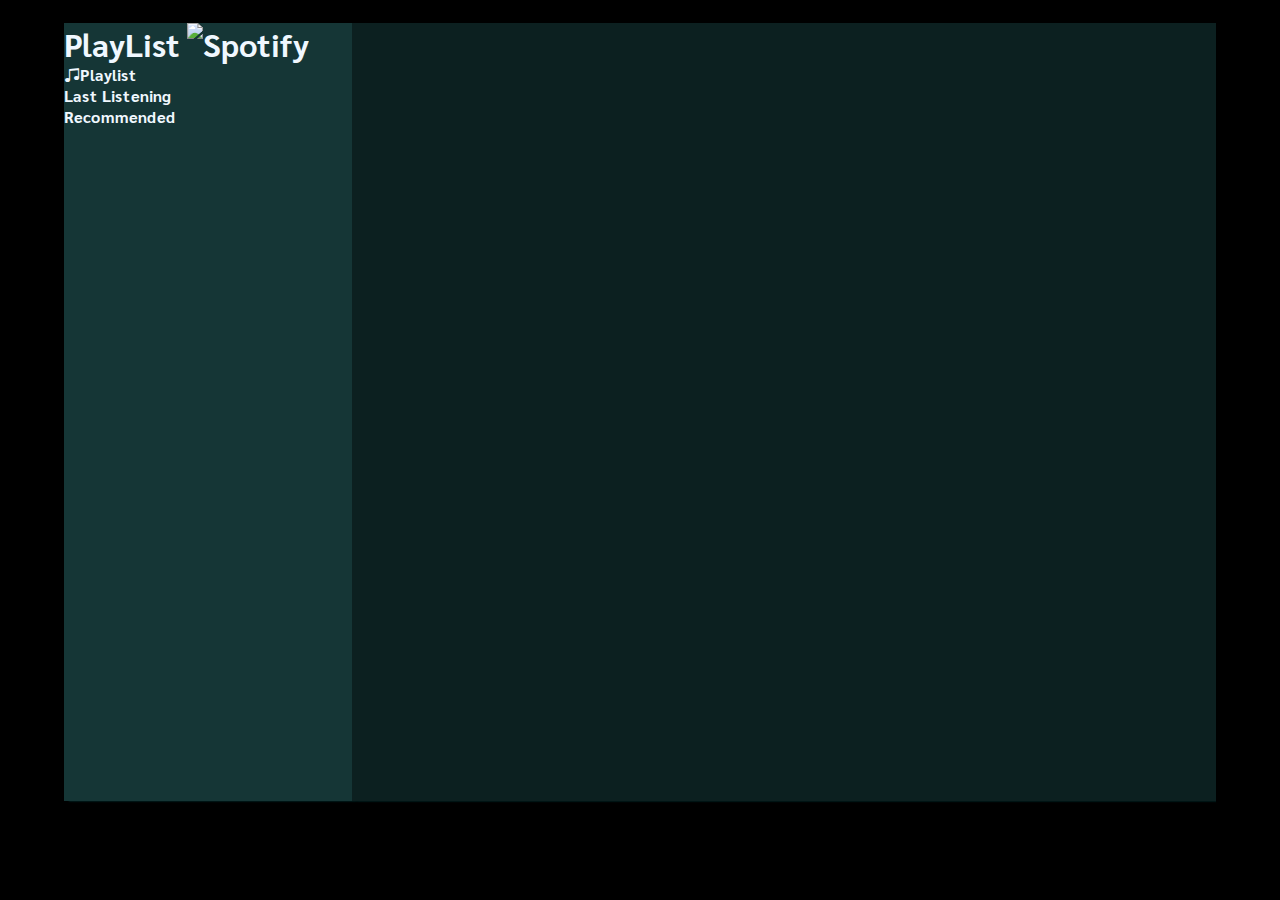
==== home.html @ 39904e53 "added the menu list" ====
<!DOCTYPE html>
<html lang="en">
<head>
    <meta charset="UTF-8">
    <meta http-equiv="X-UA-Compatible" content="IE=edge">
    <meta name="viewport" content="width=device-width, initial-scale=1.0">
    <title>Document</title>
    <link rel="stylesheet" href="style.css">
    <link rel="stylesheet" href="https://cdn.jsdelivr.net/npm/bootstrap-icons@1.9.1/font/bootstrap-icons.css">
</head>
<body>
    <header>
        <div class="menu_side">
            <h1> PlayList 
                <img src="logo.jpg" alt="Spotify">
            </h1>
            <div class="playlist">
                <h4 class="active"><span></span><i class="bi bi-music-note-beamed"></i>Playlist</h4>
                <h4><span></span>Last Listening</h4>
                <h4><span></span>Recommended</h4>
            </div>
       </div>
       <div class="song_side"></div>
    </header>
    <script src="script.js"></script>
</body>
</html>
---- style.css ----
@import url('https://fonts.googleapis.com/css2?family=Sarabun:ital,wght@1,300&family=Source+Code+Pro:ital,wght@1,200&display=swap');

*{
    margin: 0;
    padding: 0;
    box-sizing: border-box;
}

body{
    width: 100%;
    height: 100vh;
    background-color: black;
    font-family: 'Sarabun', sans-serif;
    display: flex;
    align-items: center;
    justify-content: center;
}

.main{
    background-color: black;
    height: 600px;
    width: 100%;
}

.main img{
    height: 440px;
    width: 70%;
    margin-left: 10%;

}

.main nav ul li{
    padding-left: 14%;
}

 a{
   background-color: #1c87c9;
   -webkit-border-radius: 60px;
   border-radius: 34px;
   border: none;
   color: black;
   cursor: pointer;
   display: inline-block;
   font-family: sans-serif;
   font-size: 20px;
   text-align: center;
   text-decoration: none;
   margin-left: 40%;
    height: 50px;
   margin-top: -30%;
    width: 200px;
    font-size: larger;
   font-weight: bolder;
   font-style: italic;
   padding: 5px;
} 

@keyframes glowing {
    0% {
      background-color: rgb(104, 184, 104);
      box-shadow: 0 0 5px rgb(104, 184, 104);
    }
    50% {
      background-color: rgb(104, 184, 104);
      box-shadow: 0 0 20px rgb(104, 184, 104);
    }
    100% {
      background-color: rgb(104, 184, 104);
      box-shadow: 0 0 5px rgb(104, 184, 104)
    }
  }
  a{
    animation: glowing 1300ms infinite;
  }

  .main h1{
    color: darkseagreen;
    font-style: italic;
    padding-left: 35%;
    padding-top: 1%;
    
  }
  .main h2{
    color: darkseagreen;
    font-style: italic;
    padding-left: 35%;
    padding-top: 1%;
  }

  header{
    width: 90%;
    height: 95%;
    /* border: 1px solid aliceblue; */
    display: flex;
    flex-wrap: wrap;
    overflow: hidden;
}

header .menu_side, .song_side{
    width: 25%;
    height: 91%;
    position: relative;
    background-color: rgb(21, 54, 54);
    box-shadow: 5px 0px 2px rgb(1, 63, 63);
    color: aliceblue;
}

header .song_side{
    width: 75%;
    background-color: rgb(12, 32, 32);
}
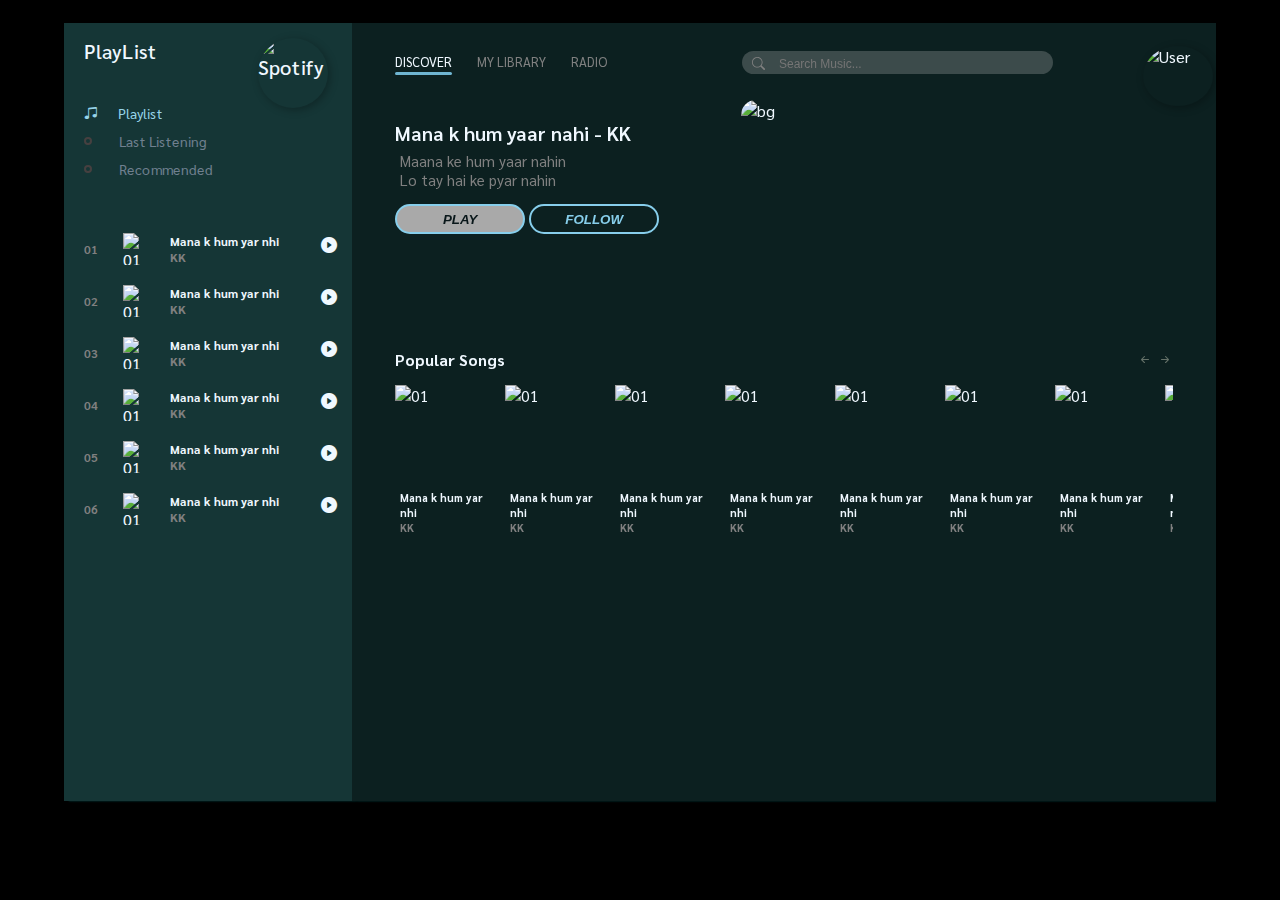
==== commit 8120470e: "added the popular songs playlist and also the view for user to create there own iscovery of playlist" ====
--- a/home.html
+++ b/home.html
@@ -19,8 +19,205 @@
                 <h4><span></span>Last Listening</h4>
                 <h4><span></span>Recommended</h4>
             </div>
+            <div class="menu_song">
+                <li class="songItem">
+                    <span>01</span>
+                    <img src="covers/1.jpg" alt="01">
+                    <h5>
+                        Mana k hum yar nhi
+                        <div class="subtitle">KK</div>
+                    </h5>
+                    <i class="bi playListPlay bi-play-circle-fill" id="1"></i>
+                </li>
+
+                <li class="songItem">
+                    <span>02</span>
+                    <img src="covers/1.jpg" alt="01">
+                    <h5>
+                        Mana k hum yar nhi
+                        <div class="subtitle">KK</div>
+                    </h5>
+                    <i class="bi playListPlay bi-play-circle-fill" id="2"></i>
+                </li>
+
+                <li class="songItem">
+                    <span>03</span>
+                    <img src="covers/1.jpg" alt="01">
+                    <h5>
+                        Mana k hum yar nhi
+                        <div class="subtitle">KK</div>
+                    </h5>
+                    <i class="bi playListPlay bi-play-circle-fill" id="3"></i>
+                </li>
+
+                <li class="songItem">
+                    <span>04</span>
+                    <img src="covers/1.jpg" alt="01">
+                    <h5>
+                        Mana k hum yar nhi
+                        <div class="subtitle">KK</div>
+                    </h5>
+                    <i class="bi playListPlay bi-play-circle-fill" id="4"></i>
+                </li>
+
+                <li class="songItem">
+                    <span>05</span>
+                    <img src="covers/1.jpg" alt="01">
+                    <h5>
+                        Mana k hum yar nhi
+                        <div class="subtitle">KK</div>
+                    </h5>
+                    <i class="bi playListPlay bi-play-circle-fill" id="5"></i>
+                </li>
+
+                <li class="songItem">
+                    <span>06</span>
+                    <img src="covers/1.jpg" alt="01">
+                    <h5>
+                        Mana k hum yar nhi
+                        <div class="subtitle">KK</div>
+                    </h5>
+                    <i class="bi playListPlay bi-play-circle-fill" id="6"></i>
+                </li>
+            </div>
        </div>
-       <div class="song_side"></div>
+        <div class="song_side">
+            <nav>
+                <ul>
+                    <li>DISCOVER <span></span></li>
+                    <li>MY LIBRARY</li>
+                    <li>RADIO</li>
+                </ul>
+                <div class="search">
+                    <i class="bi bi-search"></i>
+                    <input type="text" placeholder="Search Music...">
+                </div>
+                <div class="user">
+                    <img src="logo.jpg" alt="User" title="Spotify">
+                </div>
+            </nav>
+            <img src="bg.jpg" alt="bg" style="float: right; margin-right: 15%; border-radius: 15px; height: 160px; width: 40%;">
+            <div class="content">
+                <h1>Mana k hum yaar nahi - KK</h1>
+                <p>
+                Maana ke hum yaar nahin <br>
+                Lo tay hai ke pyar nahin
+            </p>
+            <div class="buttons">
+                <button>PLAY</button>
+                <button>FOLLOW</button>
+            </div>
+            </div>
+           <div class="popular_song">
+                <div class="h4">
+                    <h4>Popular Songs</h4>
+                    <div class="btn_s">
+                        <i id="left_scroll" class="bi bi-arrow-left-short"></i>
+                        <i id="right_scroll" class="bi bi-arrow-right-short"></i>
+                    </div>
+                </div>
+                <div class="pop_song">
+                    <li class="songItem">
+                        <div class="img_play">
+                            <img src="covers/1.jpg" alt="01">
+                            <i class="bi playListPlay bi-play-circle-fill" id="7"></i>
+                        </div>
+                        <h5> Mana k hum yar nhi 
+                            <br>
+                            <div class="subtitle">KK</div>
+                        </h5>
+                    </li>
+
+                    <li class="songItem">
+                        <div class="img_play">
+                            <img src="covers/1.jpg" alt="01">
+                            <i class="bi playListPlay bi-play-circle-fill" id="8"></i>
+                        </div>
+                        <h5> Mana k hum yar nhi 
+                            <br>
+                            <div class="subtitle">KK</div>
+                        </h5>
+                    </li>
+
+                    <li class="songItem">
+                        <div class="img_play">
+                            <img src="covers/1.jpg" alt="01">
+                            <i class="bi playListPlay bi-play-circle-fill" id="9"></i>
+                        </div>
+                        <h5> Mana k hum yar nhi 
+                            <br>
+                            <div class="subtitle">KK</div>
+                        </h5>
+                    </li>
+
+                    <li class="songItem">
+                        <div class="img_play">
+                            <img src="covers/1.jpg" alt="01">
+                            <i class="bi playListPlay bi-play-circle-fill" id="10"></i>
+                        </div>
+                        <h5> Mana k hum yar nhi 
+                            <br>
+                            <div class="subtitle">KK</div>
+                        </h5>
+                    </li>
+
+                    <li class="songItem">
+                        <div class="img_play">
+                            <img src="covers/1.jpg" alt="01">
+                            <i class="bi playListPlay bi-play-circle-fill" id="11"></i>
+                        </div>
+                        <h5> Mana k hum yar nhi 
+                            <br>
+                            <div class="subtitle">KK</div>
+                        </h5>
+                    </li>
+
+                    <li class="songItem">
+                        <div class="img_play">
+                            <img src="covers/1.jpg" alt="01">
+                            <i class="bi playListPlay bi-play-circle-fill" id="12"></i>
+                        </div>
+                        <h5> Mana k hum yar nhi 
+                            <br>
+                            <div class="subtitle">KK</div>
+                        </h5>
+                    </li>
+
+                    <li class="songItem">
+                        <div class="img_play">
+                            <img src="covers/1.jpg" alt="01">
+                            <i class="bi playListPlay bi-play-circle-fill" id="13"></i>
+                        </div>
+                        <h5> Mana k hum yar nhi 
+                            <br>
+                            <div class="subtitle">KK</div>
+                        </h5>
+                    </li>
+
+                    <li class="songItem">
+                        <div class="img_play">
+                            <img src="covers/1.jpg" alt="01">
+                            <i class="bi playListPlay bi-play-circle-fill" id="14"></i>
+                        </div>
+                        <h5> Mana k hum yar nhi 
+                            <br>
+                            <div class="subtitle">KK</div>
+                        </h5>
+                    </li>
+
+                    <li class="songItem">
+                        <div class="img_play">
+                            <img src="covers/1.jpg" alt="01">
+                            <i class="bi playListPlay bi-play-circle-fill" id="15"></i>
+                        </div>
+                        <h5> Mana k hum yar nhi 
+                            <br>
+                            <div class="subtitle">KK</div>
+                        </h5>
+                    </li>
+                </div>
+           </div> 
+       </div>
     </header>
     <script src="script.js"></script>
 </body>
--- a/style.css
+++ b/style.css
@@ -109,3 +109,368 @@
     width: 75%;
     background-color: rgb(12, 32, 32);
 }
+
+header .menu_side h1{
+  font-size: 20px;
+  margin: 15px 0px 0px 20px;
+  font-weight: 500;
+}
+
+header .menu_side h1 img{
+  position: absolute;
+  width: 70px;
+  height: 70px;
+  border-radius: 50%;
+  box-shadow: 2px 2px 8px rgba(0, 0, 0, 0.288);
+  margin-left: 35%;
+  margin-bottom: 3%;
+}
+
+header .menu_side .playlist{
+  margin: 40px 0px 0px 20px;
+}
+
+header .menu_side .playlist h4{
+  font-size: 14px;
+  font-weight: 400;
+  padding-bottom: 10px;
+  color:slategray;
+  transition: .3s linear;
+  cursor: pointer;
+  display: flex;
+  align-items: center;
+}
+
+header .menu_side .playlist h4:hover{
+  color: aliceblue;
+}
+
+header .menu_side .playlist h4 span{
+  position: relative;
+  margin-right: 35px;
+}
+
+header .menu_side .playlist h4 span::before{
+ content: '';
+ position: absolute;
+ width: 4px;
+ height: 4px;
+ border: 2px solid rgba(126, 76, 76, 0.479);
+ border-radius: 50%;
+ top: -4px;
+ transition: .3s linear;
+
+}
+
+header .menu_side .playlist h4:hover span::before{
+  border: 2px solid aliceblue;
+}
+
+header .menu_side .playlist h4 .bi{
+  display: none;
+}
+
+header .menu_side .playlist .active{
+  color: rgb(151, 212, 233);
+}
+
+header .menu_side .playlist .active span{
+  display: none;
+}
+
+header .menu_side .playlist .active .bi{
+  display: flex;
+  margin-right: 20px;
+}
+
+
+header .menu_side .menu_song{
+  width: 100%;
+  min-height: 300px;
+  /* border: 1px solid aliceblue; */
+  margin-top: 40px;
+}
+
+header .menu_side .menu_song li{
+  list-style-type: none;
+  padding: 5px 0px 5px 20px;
+  display: flex;
+  align-items: center;
+  position: relative;
+  cursor: pointer;
+  margin-bottom: 10px;
+  transition: .3s linear;
+}
+
+header .menu_side .menu_song li:hover{
+  background: rgba(167, 167, 214, 0.1);
+}
+
+header .menu_side .menu_song li span{
+  font-size: 12px;
+  font-weight: 600;
+  color: grey ;
+}
+
+header .menu_side .menu_song li img{
+  width: 32px;
+  height: 32px;
+  margin-left: 25px;
+}
+
+header .menu_side .menu_song li h5{
+  font-size: 12px;
+  margin-left: 15px;
+}
+
+header .menu_side .menu_song li h5 .subtitle{
+  font-size: 12px;
+  color: grey;
+}
+
+header .menu_side .menu_song li .bi{
+  position: absolute;
+  right: 15px;
+  top: 6px;
+  font-size: 16px;
+}
+
+header .song_side{
+  z-index: 2;
+}
+
+header .song_side nav{
+  width: 90%;
+  height: 10%;
+  margin: auto;
+  /* border: 1px solid aliceblue; */
+  display: flex;
+  align-items: center;
+  justify-content: space-between;
+}
+
+header .song_side nav ul{
+  display: flex;
+}
+
+header .song_side nav ul li{
+  position: relative;
+  list-style-type: none;
+  font-size: 13px;
+  color: grey;
+  margin-right: 25px;
+  cursor: pointer;
+  transition: .3s linear;
+}
+
+header .song_side nav ul li:hover{
+  color: aliceblue;
+}
+
+header .song_side nav ul li:nth-child(1){
+  color: aliceblue;
+}
+
+header .song_side nav ul li span{
+  position: absolute;
+  width: 100%;
+  height: 2.5px;
+  background: rgb(111, 181, 209);
+  bottom: -5px;
+  left: 0;
+  border-radius: 20px;
+}
+
+header .song_side nav .search{
+  position: relative;
+  width: 40%;
+  padding: 1px 10px;
+  border-radius: 20px;
+  color: gray;
+}
+
+header .song_side nav .search::before{
+  content: '';
+  position: absolute;
+  width: 100%;
+  height: 100%;
+  border-radius: 20px;
+  background: rgba(184, 184, 184, 0.281);
+  backdrop-filter: blur(5px);
+  z-index: -1;
+}
+
+header .song_side nav .search .bi{
+  font-size: 13px;
+  padding: 3px 0px 0px 10px;
+}
+
+header .song_side nav .search input{
+  background: none;
+  outline: none;
+  border: none;
+  padding: 0px 10px;
+  color: aliceblue;
+  font-size: 12px;
+}
+
+header .song_side nav .user{
+  position: relative;
+  width: 30px;
+  height: 30px;
+  border-radius: 50%;
+  cursor: pointer;
+}
+header .song_side nav .user img{
+  position: absolute;
+  width: 70px;
+  height: 60px;
+  border-radius: 50%;
+  box-shadow: 2px 2px 8px rgba(0, 0, 0, 0.288);
+  margin-right: 40%;
+}
+
+header .song_side .content{
+  width: 90%;
+  height: 30%;
+  margin: auto;
+  /* border: 1px solid aliceblue; */
+  padding-top: 20px;
+}
+
+header .song_side .content h1{
+  font-size: 20px;
+  font-weight: 600;
+}
+
+header .song_side .content p{
+  font-size: 15px;
+  font-weight: 400;
+  color: grey;
+  margin: 5px;
+}
+
+header .song_side .content .buttons{
+  margin-top: 15px;
+}
+
+header .song_side .content .buttons button{
+  width: 130px;
+  height: 30px;
+  border: 2px solid skyblue;
+  outline: none;
+  border-radius:  20px;
+  background: darkgray;
+  color: #09171a;
+  cursor: pointer;
+  transition: .3s linear;
+  font-style: italic;
+  font-weight: 550;
+}
+
+header .song_side .content .buttons button:hover{
+  border: 2px solid skyblue;
+  background: none;
+  color: skyblue;
+}
+
+header .song_side .content .buttons button:nth-child(2){
+  border: 2px solid skyblue;
+  background: none;
+  color: skyblue;
+}
+
+header .song_side .content .buttons button:nth-child(2):hover{
+  border: 2px solid skyblue;
+  background: skyblue;
+  color: #09171a;
+}
+
+header .song_side .popular_song{
+  width: 90%;
+  height: auto;
+  /* border: 1px solid aliceblue; */
+  margin: auto;
+  margin-top: 15px;
+}
+
+header .song_side .popular_song .h4{
+  display: flex;
+  align-items: center;
+  justify-content: space-between;
+}
+
+header .song_side .popular_song .h4 .bi{
+  color: rgba(245, 245, 220, 0.384);
+  cursor: pointer;
+  transition: .3s linear;
+}
+
+header .song_side .popular_song .h4 .bi:hover{
+  color: aliceblue;
+}
+
+header .song_side .popular_song .pop_song{
+  width: 100%;
+  height: 150px;
+  margin-top: 15px;
+  display: flex;
+  overflow-x: auto;
+  scroll-behavior: smooth;
+}
+
+header .song_side .popular_song .pop_song::-webkit-scrollbar{
+  display: none;
+}
+
+header .song_side .popular_song .pop_song li{
+  min-width: 100px;
+  height: 140px;
+  list-style-type: none;
+  margin-right: 10px;
+  transition: .3s linear;
+  cursor: pointer;
+}
+
+header .song_side .popular_song .pop_song li:hover{
+  background-color: #010a0c;
+}
+
+header .song_side .popular_song .pop_song li .img_play{
+  position: relative;
+  width: 100px;
+  height: 100px;
+  display: flex;
+  align-items: center;
+  justify-content: center;
+}
+
+header .song_side .popular_song .pop_song li .img_play img{
+  width: 100%;
+  height: 100%;
+}
+
+header .song_side .popular_song .pop_song li .img_play .bi{
+  position: absolute;
+  cursor: pointer;
+  font-size: 20px;
+  transition: .3s linear;
+  opacity: 0;
+}
+
+header .song_side .popular_song .pop_song li .img_play:hover .bi{
+  opacity: 1;
+}
+
+header .song_side .popular_song .pop_song li h5{
+  padding: 5px 0px 0px 5px;
+  line-height: 15px;
+  font-size: 11px;
+}
+
+header .song_side .popular_song .pop_song li h5 .subtitle{
+  font-size: 11px;
+  color: grey;
+}
+
+
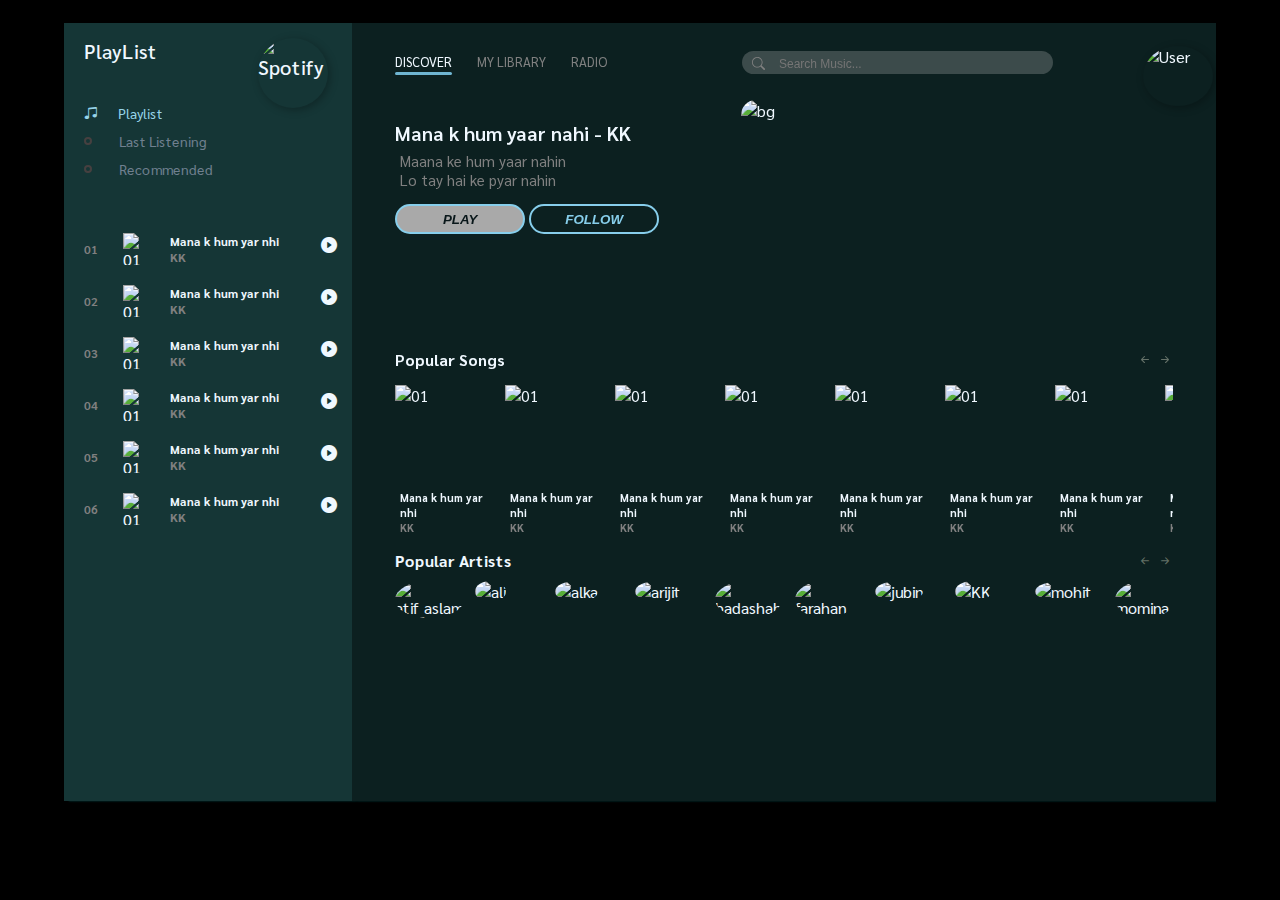
==== commit fd781088: "added scrollable the artists list" ====
--- a/home.html
+++ b/home.html
@@ -217,6 +217,64 @@
                     </li>
                 </div>
            </div> 
+           <div class="popular_artists">
+                <div class="h4">
+                    <h4>Popular Artists</h4>
+                    <div class="btn_s">
+                        <i id="left_scrolls" class="bi bi-arrow-left-short"></i>
+                        <i id="right_scrolls" class="bi bi-arrow-right-short"></i>
+                    </div>
+                </div>
+                    <div class="item">
+                        <li>
+                            <img src="artists/atif.jpg" alt="atif_aslam">
+                        </li>
+
+                        <li>
+                            <img src="artists/alizafar.jpg" alt="ali">
+                        </li>
+
+                        <li>
+                            <img src="artists/alka.jpg" alt="alka">
+                        </li>
+
+                        <li>
+                            <img src="artists/arijit.jpg" alt="arijit">
+                        </li>
+
+                        <li>
+                            <img src="artists/badashah.jpg" alt="badashah">
+                        </li>
+
+                        <li>
+                            <img src="artists/farahan.jpg" alt="farahan">
+                        </li>
+
+                        <li>
+                            <img src="artists/jubin.jpg" alt="jubin">
+                        </li>
+
+                        <li>
+                            <img src="artists/kk.jpg" alt="KK">
+                        </li>
+
+                        <li>
+                            <img src="artists/mohit.jpg" alt="mohit">
+                        </li>
+
+                        <li>
+                            <img src="artists/momina.jpg" alt="momina">
+                        </li>
+
+                        <li>
+                            <img src="artists/neha.jpg" alt="neha">
+                        </li>
+
+                        <li>
+                            <img src="artists/shan.jpg" alt="sham">
+                        </li>
+                </div>
+            </div>
        </div>
     </header>
     <script src="script.js"></script>
--- a/style.css
+++ b/style.css
@@ -473,4 +473,57 @@
   color: grey;
 }
 
-
+header .song_side .popular_artists{
+  width: 90%;
+  height: auto;
+  /* border: 1px solid aliceblue; */
+  margin: auto;
+  margin-top: 15px;
+}
+
+header .song_side .popular_artists .h4{
+  display: flex;
+  align-items: center;
+  justify-content: space-between;
+}
+
+header .song_side .popular_artists .h4 .bi{
+  color: rgba(245, 245, 220, 0.384);
+  cursor: pointer;
+  transition: .3s linear;
+}
+
+header .song_side .popular_artists .h4 .bi:hover{
+  color: aliceblue;
+}
+
+header .song_side .popular_artists .item{
+  width: 100%;
+  height: auto;
+  margin-top: 10px;
+  display: flex;
+  overflow-x: auto;
+  scroll-behavior: smooth;
+}
+
+header .song_side .popular_artists .item::-webkit-scrollbar{
+  display: none;
+}
+
+header .song_side .popular_artists .item li{
+  list-style-type: none;
+  position: relative;
+  min-width: 60px;
+  height: 60px;
+  /* background-color: aliceblue; */
+  border-radius: 50%;
+  margin-right: 20px;
+  cursor: pointer;
+}
+
+header .song_side .popular_artists .item li img{
+  width: 100%;
+  height: 100%;
+  border-radius: 50%;
+}
+
